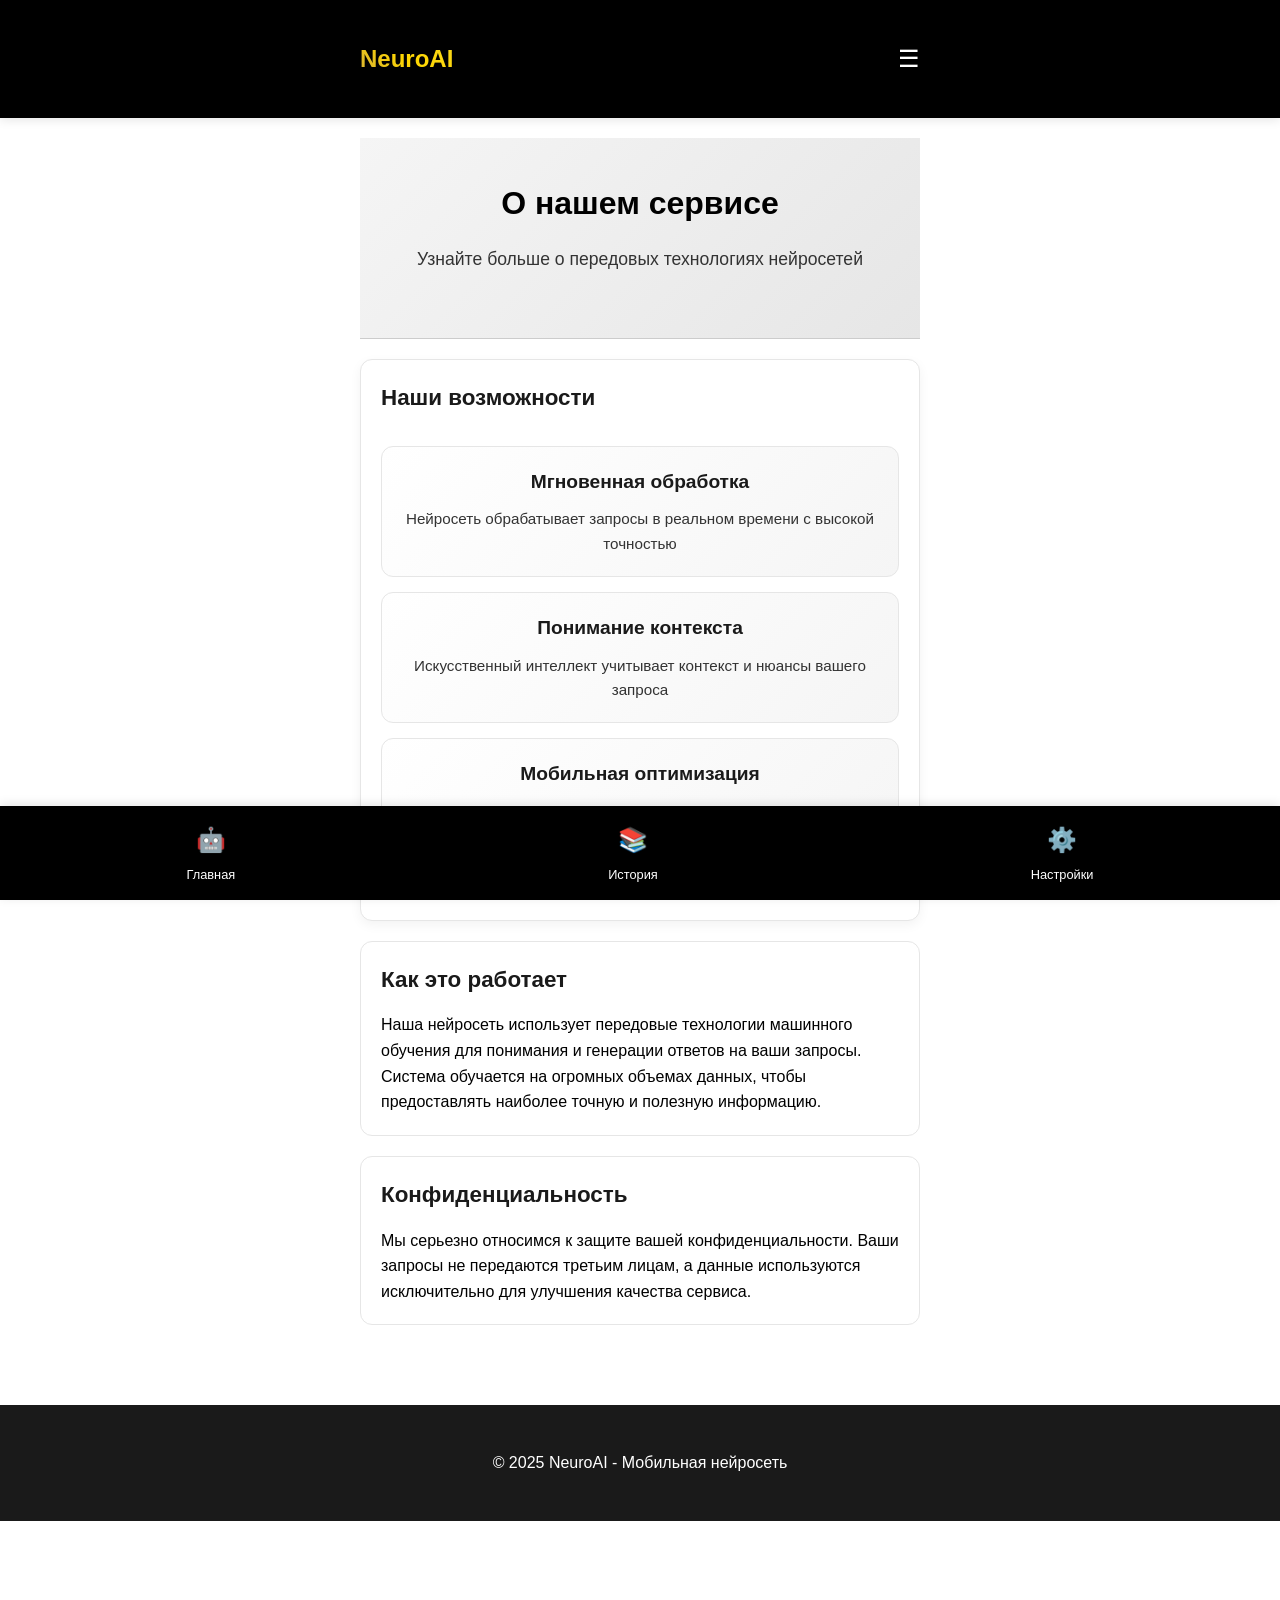
==== about.html @ 9185f734 "**Mobile-Optimized Neural Network Website with Gold Gradient Animation** - `index.html`: Added main " ====
<!DOCTYPE html>
<html lang="ru">
<head>
    <meta charset="UTF-8">
    <meta name="viewport" content="width=device-width, initial-scale=1.0">
    <title>О нас - Нейросеть</title>
    <link rel="stylesheet" href="css/style.css">
</head>
<body>
    <header>
        <div class="container">
            <div class="header-content">
                <div class="logo">Neuro<span class="golden-text">AI</span></div>
                <button class="menu-btn">☰</button>
            </div>
        </div>
    </header>
    
    <div class="container">
        <section class="hero">
            <h1>О нашем сервисе</h1>
            <p>Узнайте больше о передовых технологиях нейросетей</p>
        </section>
        
        <section class="input-section">
            <h2>Наши возможности</h2>
            <div class="features">
                <div class="feature-card">
                    <h3>Мгновенная обработка</h3>
                    <p>Нейросеть обрабатывает запросы в реальном времени с высокой точностью</p>
                </div>
                <div class="feature-card">
                    <h3>Понимание контекста</h3>
                    <p>Искусственный интеллект учитывает контекст и нюансы вашего запроса</p>
                </div>
                <div class="feature-card">
                    <h3>Мобильная оптимизация</h3>
                    <p>Полностью адаптировано для использования на смартфонах и планшетах</p>
                </div>
            </div>
        </section>
        
        <section class="settings-section">
            <h2>Как это работает</h2>
            <p>Наша нейросеть использует передовые технологии машинного обучения для понимания и генерации ответов на ваши запросы. Система обучается на огромных объемах данных, чтобы предоставлять наиболее точную и полезную информацию.</p>
        </section>
        
        <section class="settings-section">
            <h2>Конфиденциальность</h2>
            <p>Мы серьезно относимся к защите вашей конфиденциальности. Ваши запросы не передаются третьим лицам, а данные используются исключительно для улучшения качества сервиса.</p>
        </section>
    </div>
    
    <footer>
        <div class="container">
            <p>© 2025 Neuro<span class="golden-text">AI</span> - Мобильная нейросеть</p>
        </div>
    </footer>
    
    <!-- Нижняя навигация -->
    <nav class="bottom-nav">
        <a href="index.html" class="nav-item">
            <span class="nav-icon">🤖</span>
            <span>Главная</span>
        </a>
        <a href="history.html" class="nav-item">
            <span class="nav-icon">📚</span>
            <span>История</span>
        </a>
        <a href="settings.html" class="nav-item">
            <span class="nav-icon">⚙️</span>
            <span>Настройки</span>
        </a>
    </nav>
</body>
</html>
---- css/style.css ----
/* Основные переменные цветов */
:root {
  --white: #ffffff;
  --black: #000000;
  --gray-light: #e6e6e6;
  --gray-dark: #1a1a1a;
  --gray-medium: #cccccc;
  --gray-text: #333333;
  --gold-gradient: linear-gradient(45deg, #D4AF37, #FFD700, #F9D71C);
}

* {
  margin: 0;
  padding: 0;
  box-sizing: border-box;
  font-family: -apple-system, BlinkMacSystemFont, 'Segoe UI', Roboto, Oxygen, Ubuntu, Cantarell, 'Open Sans', 'Helvetica Neue', sans-serif;
}

body {
  background-color: var(--white);
  color: var(--black);
  line-height: 1.6;
  padding-bottom: 80px; /* Дополнительное пространство для нижней навигации */
}

.container {
  max-width: 100%;
  width: 100%;
  padding: 20px;
  margin: 0 auto;
}

/* Шапка сайта */
header {
  background-color: var(--black);
  color: var(--white);
  padding: 20px 15px;
  position: sticky;
  top: 0;
  z-index: 100;
  box-shadow: 0 2px 10px rgba(0,0,0,0.1);
}

.header-content {
  display: flex;
  justify-content: space-between;
  align-items: center;
}

.logo {
  font-size: 1.5rem;
  font-weight: bold;
  background: var(--gold-gradient);
  -webkit-background-clip: text;
  -webkit-text-fill-color: transparent;
  background-clip: text;
}

.menu-btn {
  background: none;
  border: none;
  color: var(--white);
  font-size: 1.5rem;
  cursor: pointer;
}

/* Герой-секция */
.hero {
  text-align: center;
  padding: 40px 20px;
  background: linear-gradient(135deg, #f5f5f5 0%, var(--gray-light) 100%);
  border-bottom: 1px solid var(--gray-medium);
}

.hero h1 {
  font-size: 2rem;
  margin-bottom: 15px;
  color: var(--black);
}

.hero p {
  font-size: 1.1rem;
  color: var(--gray-text);
  margin-bottom: 25px;
}

/* Секция ввода */
.input-section {
  background-color: var(--white);
  border: 1px solid var(--gray-light);
  border-radius: 12px;
  padding: 20px;
  margin: 20px 0;
  box-shadow: 0 4px 12px rgba(0,0,0,0.05);
}

.input-section h2 {
  color: var(--gray-dark);
  margin-bottom: 15px;
  font-size: 1.4rem;
}

textarea {
  width: 100%;
  min-height: 120px;
  padding: 15px;
  border: 1px solid var(--gray-medium);
  border-radius: 8px;
  font-size: 1rem;
  resize: vertical;
  background-color: var(--white);
  color: var(--black);
}

textarea:focus {
  outline: none;
  border-color: #D4AF37;
  box-shadow: 0 0 0 2px rgba(212, 175, 55, 0.2);
}

/* Кнопки */
.btn {
  background: var(--gold-gradient);
  color: var(--black);
  border: none;
  padding: 14px 20px;
  border-radius: 8px;
  font-size: 1.1rem;
  font-weight: 600;
  cursor: pointer;
  width: 100%;
  margin-top: 15px;
  transition: transform 0.2s, box-shadow 0.2s;
}

.btn:hover {
  transform: translateY(-2px);
  box-shadow: 0 6px 15px rgba(212, 175, 55, 0.3);
}

.btn:active {
  transform: translateY(0);
}

/* Секция результатов */
.result-section {
  background-color: var(--white);
  border: 1px solid var(--gray-light);
  border-radius: 12px;
  padding: 20px;
  margin: 20px 0;
  display: none;
}

.result-section h2 {
  color: var(--gray-dark);
  margin-bottom: 15px;
  font-size: 1.4rem;
}

.result-content {
  background-color: #f9f9f9;
  padding: 15px;
  border-radius: 8px;
  border-left: 4px solid #D4AF37;
  color: var(--gray-text);
}

/* Карточки особенностей */
.features {
  display: grid;
  grid-template-columns: 1fr;
  gap: 15px;
  margin: 30px 0;
}

.feature-card {
  background: linear-gradient(135deg, var(--white) 0%, #f5f5f5 100%);
  border: 1px solid var(--gray-light);
  border-radius: 12px;
  padding: 20px;
  text-align: center;
}

.feature-card h3 {
  color: var(--gray-dark);
  margin-bottom: 10px;
  font-size: 1.2rem;
}

.feature-card p {
  color: var(--gray-text);
  font-size: 0.95rem;
}

/* Подвал */
footer {
  background-color: var(--gray-dark);
  color: var(--white);
  text-align: center;
  padding: 25px 15px;
  margin-top: 40px;
}

.gold-text {
  background: var(--gold-gradient);
  -webkit-background-clip: text;
  -webkit-text-fill-color: transparent;
  background-clip: text;
}

/* Адаптивность для планшетов */
@media (min-width: 768px) {
  .container {
    max-width: 600px;
  }
}

/* Нижняя навигация для мобильных устройств */
.bottom-nav {
  position: fixed;
  bottom: 0;
  left: 0;
  right: 0;
  background-color: var(--black);
  display: flex;
  justify-content: space-around;
  align-items: center;
  padding: 15px 0;
  z-index: 100;
  box-shadow: 0 -2px 10px rgba(0,0,0,0.1);
}

.nav-item {
  display: flex;
  flex-direction: column;
  align-items: center;
  color: var(--white);
  text-decoration: none;
  font-size: 0.8rem;
}

.nav-item.active {
  color: #D4AF37;
}

.nav-icon {
  font-size: 1.5rem;
  margin-bottom: 5px;
}

/* Страница истории запросов */
.history-item {
  background-color: var(--white);
  border: 1px solid var(--gray-light);
  border-radius: 8px;
  padding: 15px;
  margin: 10px 0;
  box-shadow: 0 2px 5px rgba(0,0,0,0.05);
}

.history-query {
  font-weight: bold;
  color: var(--gray-dark);
  margin-bottom: 5px;
}

.history-response {
  color: var(--gray-text);
  font-size: 0.9rem;
}

/* Страница настроек */
.settings-section {
  background-color: var(--white);
  border: 1px solid var(--gray-light);
  border-radius: 12px;
  padding: 20px;
  margin: 20px 0;
}

.settings-section h2 {
  color: var(--gray-dark);
  margin-bottom: 15px;
  font-size: 1.4rem;
}

.setting-item {
  display: flex;
  justify-content: space-between;
  align-items: center;
  padding: 15px 0;
  border-bottom: 1px solid var(--gray-light);
}

.setting-item:last-child {
  border-bottom: none;
}

.toggle-switch {
  position: relative;
  display: inline-block;
  width: 50px;
  height: 24px;
}

.toggle-switch input {
  opacity: 0;
  width: 0;
  height: 0;
}

.toggle-slider {
  position: absolute;
  cursor: pointer;
  top: 0;
  left: 0;
  right: 0;
  bottom: 0;
  background-color: var(--gray-light);
  transition: .4s;
  border-radius: 24px;
}

.toggle-slider:before {
  position: absolute;
  content: "";
  height: 16px;
  width: 16px;
  left: 4px;
  bottom: 4px;
  background-color: var(--white);
  transition: .4s;
  border-radius: 50%;
}

.toggle-switch input:checked + .toggle-slider {
  background-color: #D4AF37;
}

.toggle-switch input:checked + .toggle-slider:before {
  transform: translateX(26px);
}

/* Добавление анимаций из отдельного файла */
@import url('animations.css');
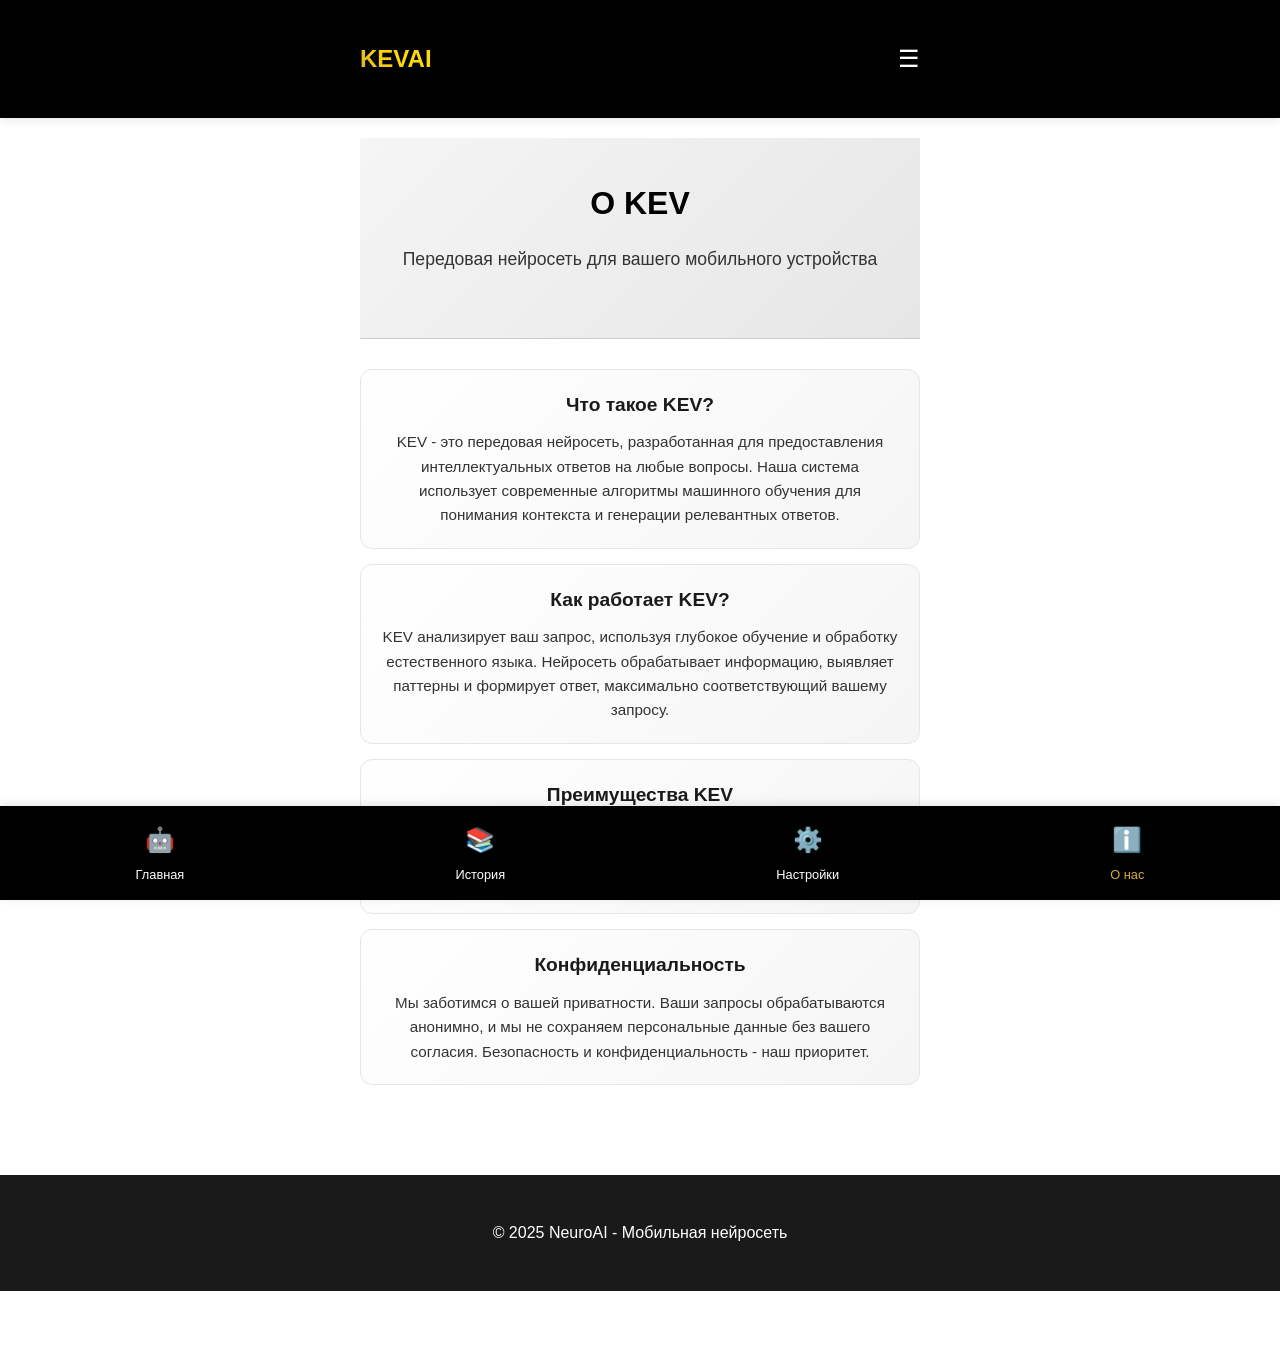
==== commit 53734889: "update branch" ====
--- a/about.html
+++ b/about.html
@@ -3,14 +3,14 @@
 <head>
     <meta charset="UTF-8">
     <meta name="viewport" content="width=device-width, initial-scale=1.0">
-    <title>О нас - Нейросеть</title>
+    <title>О нас - KEV</title>
     <link rel="stylesheet" href="css/style.css">
 </head>
 <body>
     <header>
         <div class="container">
             <div class="header-content">
-                <div class="logo">Neuro<span class="golden-text">AI</span></div>
+                <div class="logo">KEV<span class="golden-text">AI</span></div>
                 <button class="menu-btn">☰</button>
             </div>
         </div>
@@ -18,36 +18,30 @@
     
     <div class="container">
         <section class="hero">
-            <h1>О нашем сервисе</h1>
-            <p>Узнайте больше о передовых технологиях нейросетей</p>
+            <h1>О KEV</h1>
+            <p>Передовая нейросеть для вашего мобильного устройства</p>
         </section>
         
-        <section class="input-section">
-            <h2>Наши возможности</h2>
-            <div class="features">
-                <div class="feature-card">
-                    <h3>Мгновенная обработка</h3>
-                    <p>Нейросеть обрабатывает запросы в реальном времени с высокой точностью</p>
-                </div>
-                <div class="feature-card">
-                    <h3>Понимание контекста</h3>
-                    <p>Искусственный интеллект учитывает контекст и нюансы вашего запроса</p>
-                </div>
-                <div class="feature-card">
-                    <h3>Мобильная оптимизация</h3>
-                    <p>Полностью адаптировано для использования на смартфонах и планшетах</p>
-                </div>
+        <section class="features">
+            <div class="feature-card">
+                <h3>Что такое KEV?</h3>
+                <p>KEV - это передовая нейросеть, разработанная для предоставления интеллектуальных ответов на любые вопросы. Наша система использует современные алгоритмы машинного обучения для понимания контекста и генерации релевантных ответов.</p>
             </div>
-        </section>
-        
-        <section class="settings-section">
-            <h2>Как это работает</h2>
-            <p>Наша нейросеть использует передовые технологии машинного обучения для понимания и генерации ответов на ваши запросы. Система обучается на огромных объемах данных, чтобы предоставлять наиболее точную и полезную информацию.</p>
-        </section>
-        
-        <section class="settings-section">
-            <h2>Конфиденциальность</h2>
-            <p>Мы серьезно относимся к защите вашей конфиденциальности. Ваши запросы не передаются третьим лицам, а данные используются исключительно для улучшения качества сервиса.</p>
+            
+            <div class="feature-card">
+                <h3>Как работает KEV?</h3>
+                <p>KEV анализирует ваш запрос, используя глубокое обучение и обработку естественного языка. Нейросеть обрабатывает информацию, выявляет паттерны и формирует ответ, максимально соответствующий вашему запросу.</p>
+            </div>
+            
+            <div class="feature-card">
+                <h3>Преимущества KEV</h3>
+                <p>Наша нейросеть отличается высокой точностью ответов, быстрой обработкой запросов и адаптацией к различным темам. KEV способен помочь в учебе, работе, творчестве и решении повседневных задач.</p>
+            </div>
+            
+            <div class="feature-card">
+                <h3>Конфиденциальность</h3>
+                <p>Мы заботимся о вашей приватности. Ваши запросы обрабатываются анонимно, и мы не сохраняем персональные данные без вашего согласия. Безопасность и конфиденциальность - наш приоритет.</p>
+            </div>
         </section>
     </div>
     
@@ -71,6 +65,10 @@
             <span class="nav-icon">⚙️</span>
             <span>Настройки</span>
         </a>
+        <a href="about.html" class="nav-item active">
+            <span class="nav-icon">ℹ️</span>
+            <span>О нас</span>
+        </a>
     </nav>
 </body>
 </html>
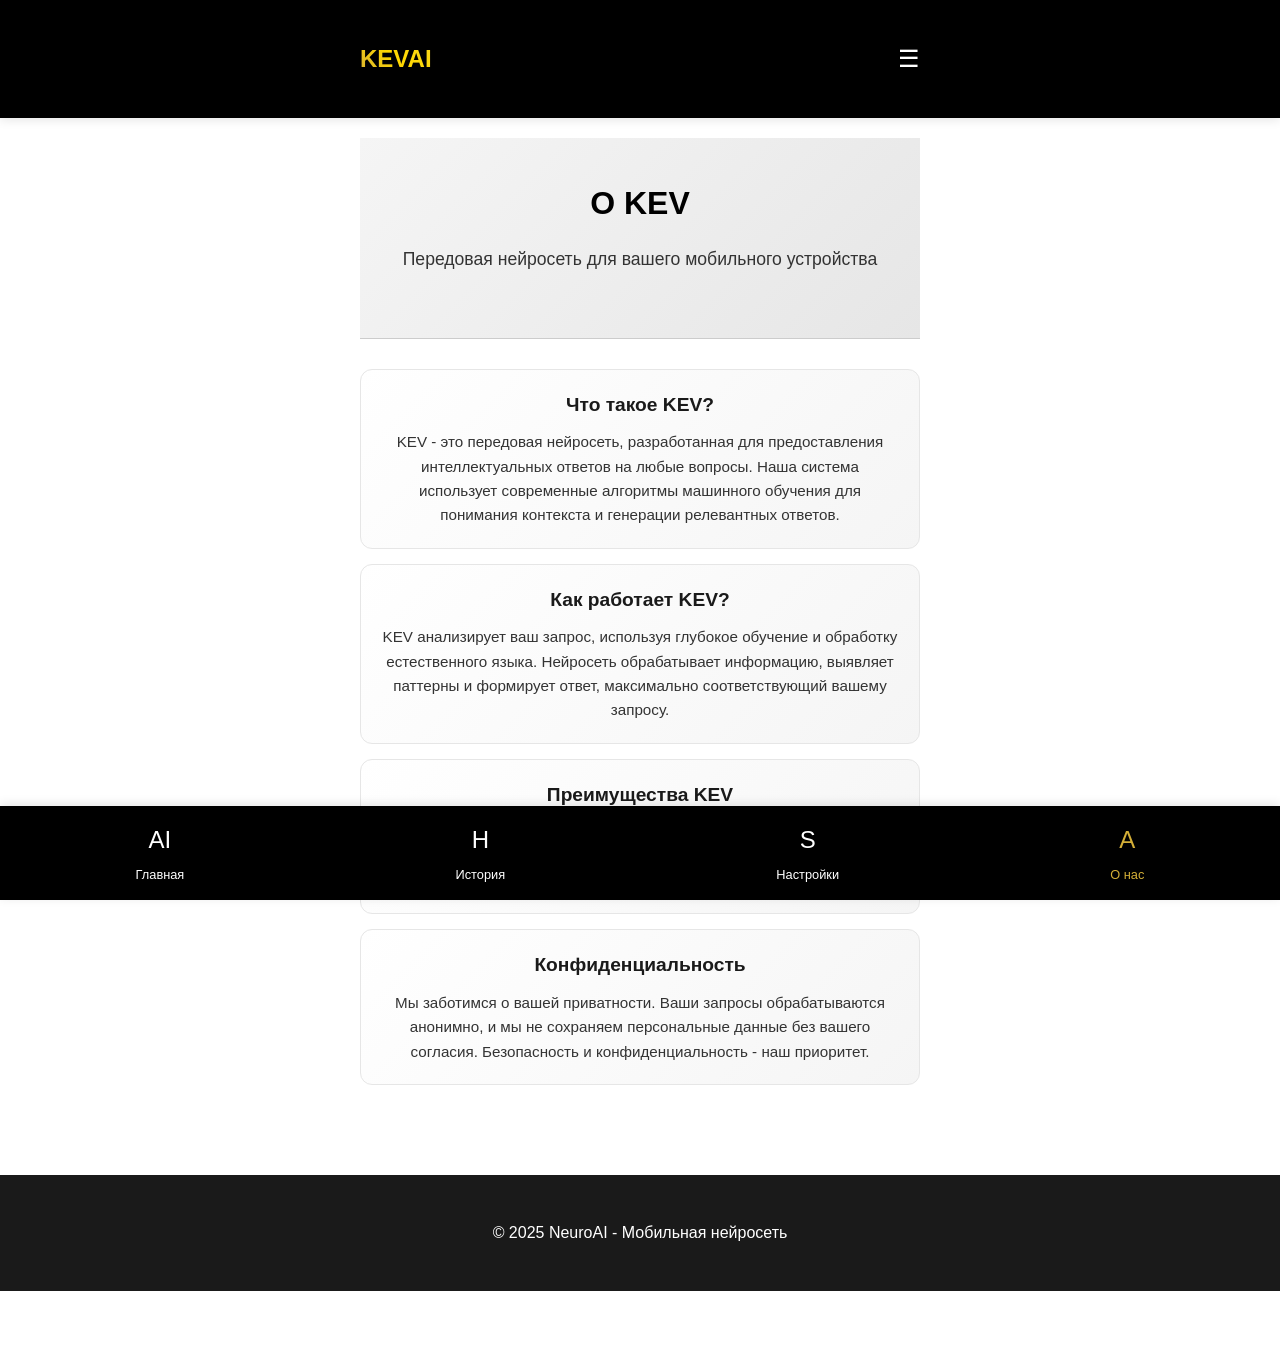
==== commit de091bec: "**Title:** Remove emojis and integrate multiple AI models (Qwen, DeepSeek, GPT) **Key features imple" ====
--- a/about.html
+++ b/about.html
@@ -54,19 +54,19 @@
     <!-- Нижняя навигация -->
     <nav class="bottom-nav">
         <a href="index.html" class="nav-item">
-            <span class="nav-icon">🤖</span>
+            <span class="nav-icon">AI</span>
             <span>Главная</span>
         </a>
         <a href="history.html" class="nav-item">
-            <span class="nav-icon">📚</span>
+            <span class="nav-icon">H</span>
             <span>История</span>
         </a>
         <a href="settings.html" class="nav-item">
-            <span class="nav-icon">⚙️</span>
+            <span class="nav-icon">S</span>
             <span>Настройки</span>
         </a>
         <a href="about.html" class="nav-item active">
-            <span class="nav-icon">ℹ️</span>
+            <span class="nav-icon">A</span>
             <span>О нас</span>
         </a>
     </nav>
